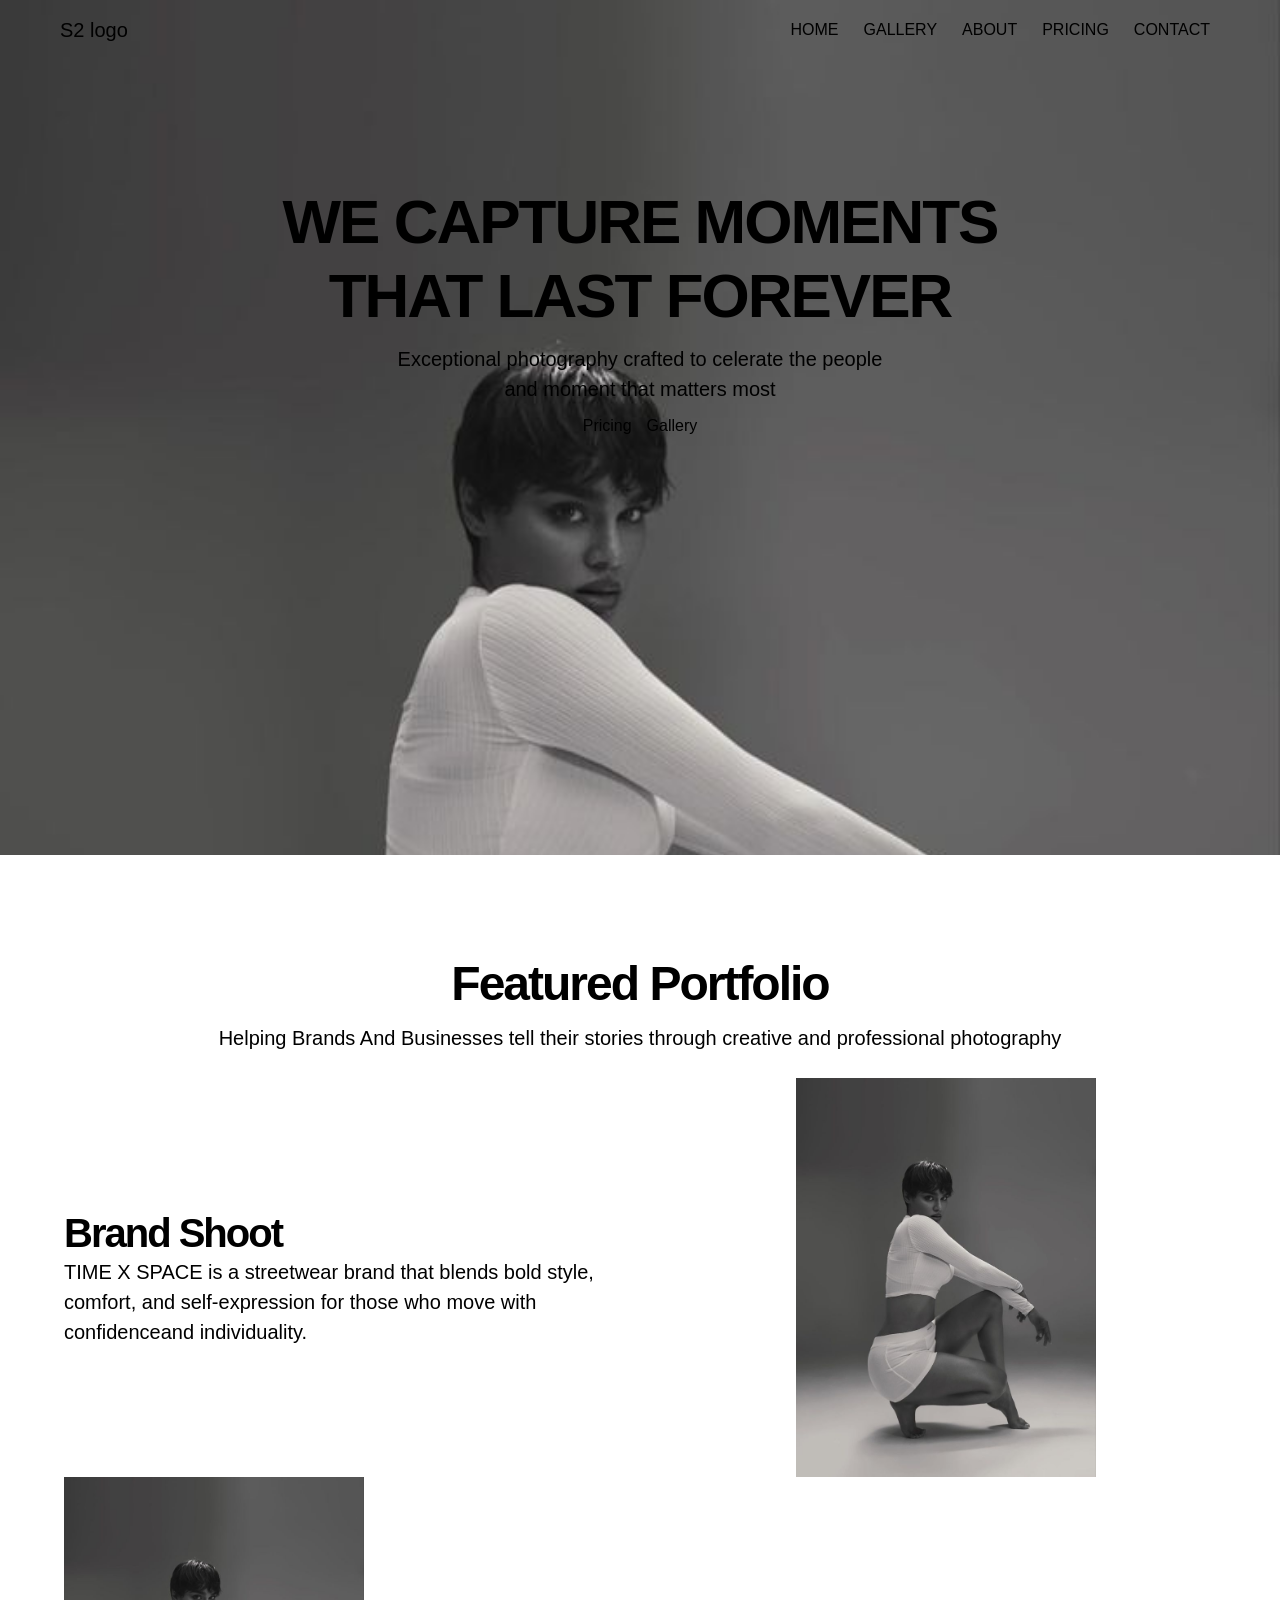
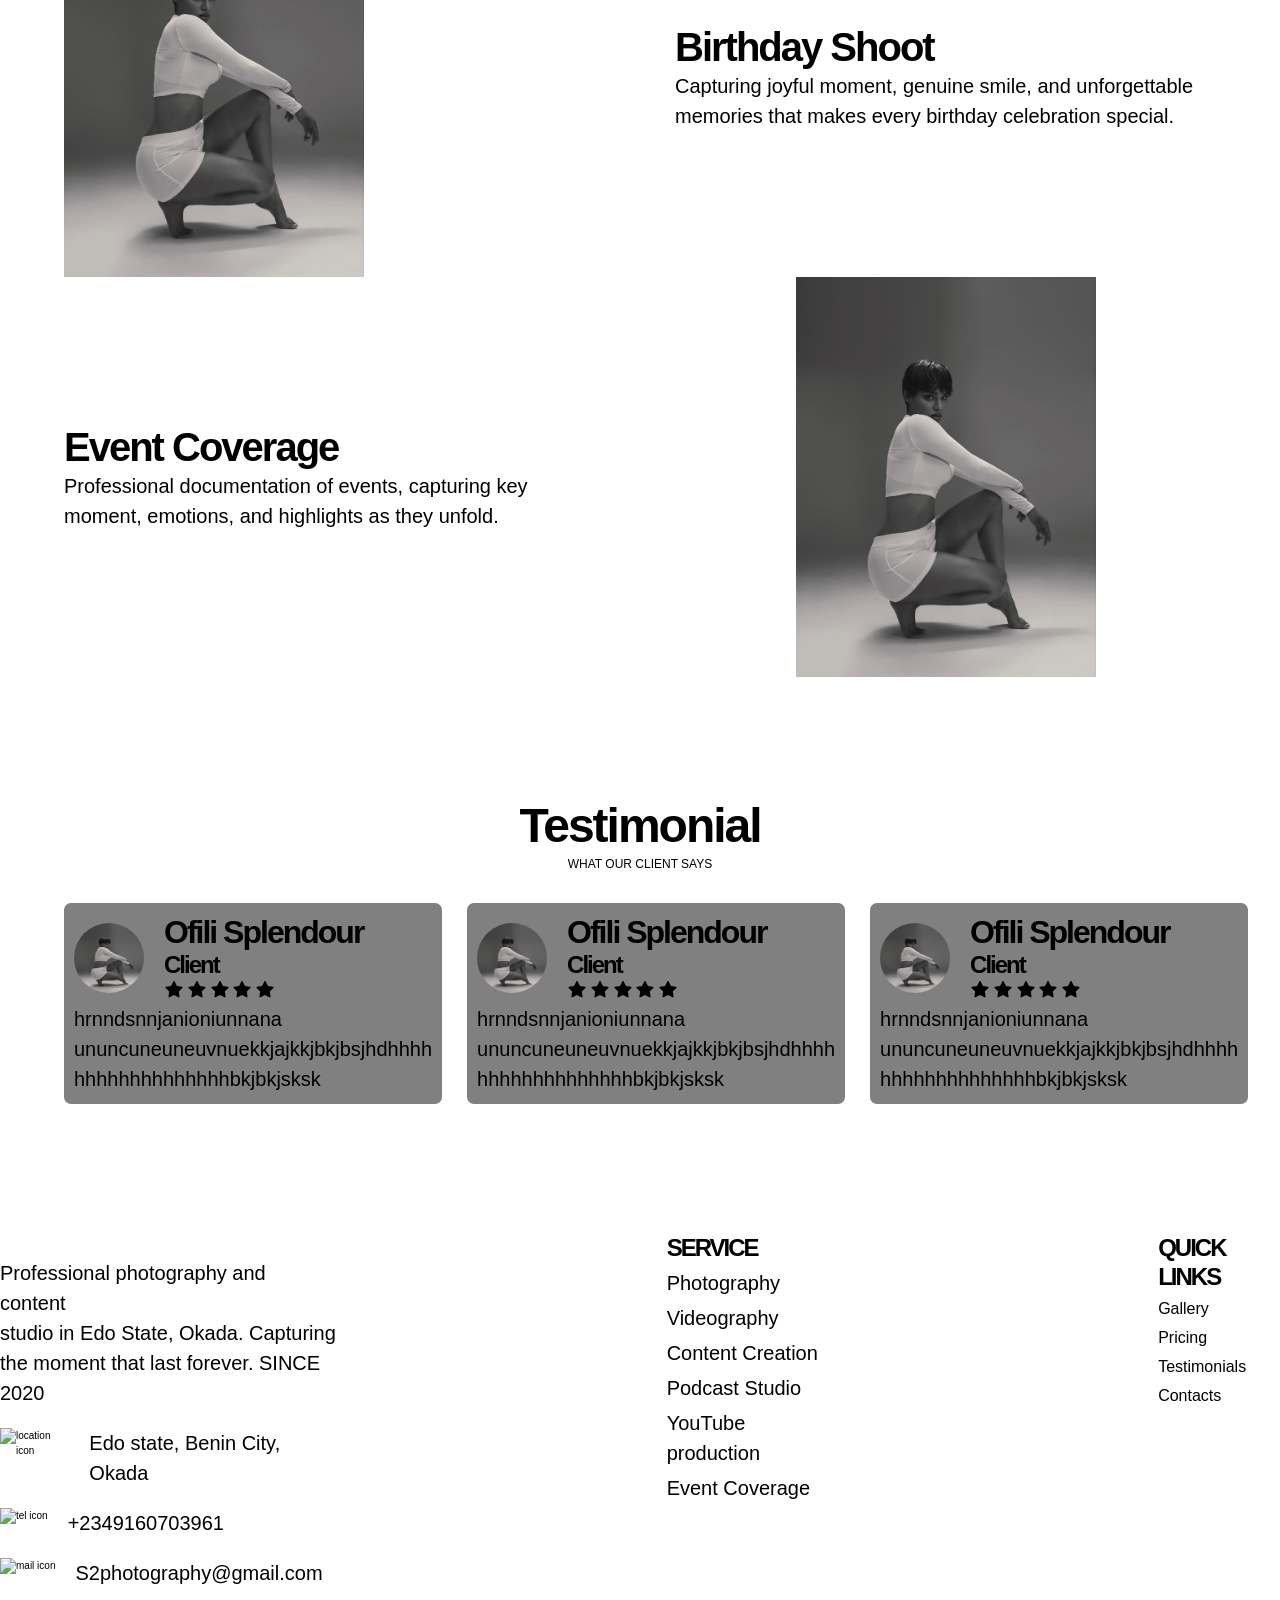
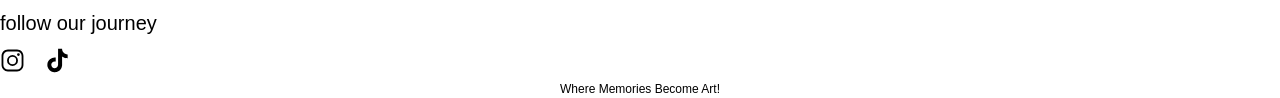
==== index.html @ 3cadb5ba "first project" ====
<!doctype html>
<html lang="en">
  <head>
    <meta charset="UTF-8" />
    <meta name="viewport" content="width=device-width, initial-scale=1.0" />
    <link rel="stylesheet" href="S2.css" />
    <title>S2</title>
  </head>
  <body>
    <header>
      <!--NAVIGATION-->
      <nav class="nav-bar">
        <!--Add brand logo-->
        <div class="nav-logo">
          <a href="index.html"><p>S2 logo</p></a>
        </div>
        <div class="nav">
          <ul class="nav-items">
            <li><a href="index.html">HOME</a></li>
            <li><a href="gallery.html">GALLERY</a></li>
            <li><a href="about.html">ABOUT</a></li>
            <li><a href="pricing.html">PRICING</a></li>
            <li><a href="contact.html">CONTACT</a></li>
          </ul>
        </div>
      </nav>

      <!--HERO SECTION-->
      <section class="hero-section">
        <h1 class="hero-heading">
          WE CAPTURE <span class="highlight">MOMENTS</span><br />
          THAT LAST FOREVER
        </h1>
        <p class="hero-paragraph">
          Exceptional photography crafted to celerate the people <br />
          and moment that matters most
        </p>
        <ul class="hero-link">
          <li><a href="pricing.html">Pricing</a></li>
          <li><a href="gallery.html">Gallery</a></li>
        </ul>
      </section>
    </header>
    <div class="container">
      <main>
        <!--FEATURE SECTION-->
        <section class="feature-section">
          <h2 class="feature-heading">Featured Portfolio</h2>
          <p class="feature-paragraph">Helping Brands And Businesses tell their stories through creative and professional photography</p>

          <div class="features-grid-container">
            <div>
              <h3>Brand Shoot</h3>
              <p>TIME X SPACE is a streetwear brand that blends bold style, comfort, and self-expression for those who move with confidenceand individuality.</p>
            </div>
            <img src="images/model2.jpg" alt="p1" width="300" />

            <div>
              <h3>Birthday Shoot</h3>
              <p>Capturing joyful moment, genuine smile, and unforgettable memories that makes every birthday celebration special.</p>
            </div>
            <img
              class="feature-img-swap-order"
              src="images/model2.jpg"
              alt="p2"
              width="300"
            />

            <div>
              <h3>Event Coverage</h3>
              <p>Professional documentation of events, capturing key moment, emotions, and highlights as they unfold.</p>
            </div>
            <img src="images/model2.jpg" alt="p1" width="300" />
          </div>
        </section>

        <!-- TESTIMONIAL SECTION -->
        <section class="testimonial-section">
          <div class="testimonial-flex-container">
            <h2>Testimonial</h2>
            <p class="small-text">WHAT OUR CLIENT SAYS</p>
          </div>
          <div class="testimonial-grid-container">

            <!-- ITEM 1 -->
            <div class="wrapper">
              <div class="testimonial-item">
                <div class="custom-flex">
                  <img
                    class="testimonial-img"
                    src="images/model2.jpg"
                    alt="img-icon"
                  />
                  <div>
                    <h4>Ofili Splendour</h4>
                    <h5>Client</h5>
                    <div>
                      <img
                        src="images/star-solid-full.svg"
                        alt="star-icon"
                        width="20px"
                      />
                      <img
                        src="images/star-solid-full.svg"
                        alt="star-icon"
                        width="20px"
                      />
                      <img
                        src="images/star-solid-full.svg"
                        alt="star-icon"
                        width="20px"
                      />
                      <img
                        src="images/star-solid-full.svg"
                        alt="star-icon"
                        width="20px"
                      />
                      <img
                        src="images/star-solid-full.svg"
                        alt="star-icon"
                        width="20px"
                      />
                    </div>
                  </div>
                </div>
                <p>hrnndsnnjanioniunnana ununcuneuneuvnuekkjajkkjbkjbsjhdhhhh <br /> hhhhhhhhhhhhhhbkjbkjsksk</p>
              </div>
            </div>

            <!-- ITEM 2 -->
            <div class="wrapper">
              <div class="testimonial-item">
                <div class="custom-flex">
                  <img
                    class="testimonial-img"
                    src="images/model2.jpg"
                    alt="img-icon"
                  />
                  <div>
                    <h4>Ofili Splendour</h4>
                    <h5>Client</h5>
                    <div>
                      <img
                        src="images/star-solid-full.svg"
                        alt="star-icon"
                        width="20px"
                      />
                      <img
                        src="images/star-solid-full.svg"
                        alt="star-icon"
                        width="20px"
                      />
                      <img
                        src="images/star-solid-full.svg"
                        alt="star-icon"
                        width="20px"
                      />
                      <img
                        src="images/star-solid-full.svg"
                        alt="star-icon"
                        width="20px"
                      />
                      <img
                        src="images/star-solid-full.svg"
                        alt="star-icon"
                        width="20px"
                      />
                    </div>
                  </div>
                </div>
                <p>hrnndsnnjanioniunnana ununcuneuneuvnuekkjajkkjbkjbsjhdhhhh <br /> hhhhhhhhhhhhhhbkjbkjsksk</p>
              </div>
            </div>

            <!-- ITEM 3 -->
            <div class="wrapper">
              <div class="testimonial-item">
                <div class="custom-flex">
                  <img
                    class="testimonial-img"
                    src="images/model2.jpg"
                    alt="img-icon"
                  />
                  <div>
                    <h4>Ofili Splendour</h4>
                    <h5>Client</h5>
                    <div>
                      <img
                        src="images/star-solid-full.svg"
                        alt="star-icon"
                        width="20px"
                      />
                      <img
                        src="images/star-solid-full.svg"
                        alt="star-icon"
                        width="20px"
                      />
                      <img
                        src="images/star-solid-full.svg"
                        alt="star-icon"
                        width="20px"
                      />
                      <img
                        src="images/star-solid-full.svg"
                        alt="star-icon"
                        width="20px"
                      />
                      <img
                        src="images/star-solid-full.svg"
                        alt="star-icon"
                        width="20px"
                      />
                    </div>
                  </div>
                </div>
                <p>hrnndsnnjanioniunnana ununcuneuneuvnuekkjajkkjbkjbsjhdhhhh <br /> hhhhhhhhhhhhhhbkjbkjsksk</p>
              </div>
            </div>
          </div>
        </section>


      </main>
    </div>
    <!--Add more features to footer!-->
    <footer>
      <!--BRAND LOGO-->
      <div class="footer-section">
        <div class="footer-contact-container">
          <div>
            <a href=""><img src="" alt="" /></a>
            <p>Professional photography and content <br /> studio in Edo State, Okada. Capturing <br />the moment that last forever. SINCE 2020</p>
          </div>

          <div class="footer-contact">
            <img
              src="images/location_on_24dp_FFFFFF_FILL0_wght400_GRAD0_opsz24.svg"
              alt="location icon"
            />
            <p>Edo state, Benin City, Okada</p>
          </div>

          <div class="footer-contact">
            <img
              src="images/call_24dp_FFFFFF_FILL0_wght400_GRAD0_opsz24.svg"
              alt="tel icon"
            />
            <p>+2349160703961</p>
          </div>

          <div class="footer-contact">
            <img
              src="images/mail_24dp_FFFFFF_FILL0_wght400_GRAD0_opsz24 (1).svg"
              alt="mail icon"
            />
            <p>S2photography@gmail.com</p>
          </div>

          <div>
            <!-- MAKE PARAGRAPH BOLD -->
            <p><span class="bold-text">follow our journey</span></p>
            <div class="footer-social">
              <a href=""
                ><img
                  src="images/instagram.svg"
                  alt="instagram icon"
                  width="25"
              /></a>
              <a href=""
                ><img src="images/tiktok.svg" alt="tiktok icon" width="25"
              /></a>
            </div>
          </div>
        </div>

        <div class="footer-service-container">
          <h5>SERVICE</h5>
          <p>Photography</p>
          <p>Videography</p>
          <p>Content Creation</p>
          <p>Podcast Studio</p>
          <p>YouTube production</p>
          <p>Event Coverage</p>
        </div>

        <div class="footer-quicklink-container">
          <h5>QUICK LINKS</h5>
          <a href=""> Gallery</a>
          <a href="">Pricing</a>
          <a href="">Testimonials</a>
          <a href="">Contacts</a>
        </div>
      </div>

      <p class="footer-paragraph small-text">Where Memories Become Art!</p>
    </footer>
  </body>
</html>
---- S2.css ----
/* 

---------- TYPOGRAPHY ----------

FONT SIZES
12px / 16px / 20px / 24px / 32px / 40px / 48px / 62px

FONT WEIGHTS
400 / 700

LINE HEIGHTS
1.2 / 1.5

LETTER SPACING
0 / -2px

FONT FAMILY
Poppins

---------- COLORS ----------



---------- BORDER RADIUS ----------

4px / 8px / 20px

---------- SPACING SYSTEM ----------

5px / 10px / 15px / 20px / 25px / 30px / 40px / 50px / 60px / 70px / 80px / 90px / 100px / 125px / 150px / 200px / 250px / 300px / 400px / 500px

*/

/* ----------------------- GLOBAL STYLES ----------------------- */

:root {
    /* FONT SIZE */
    --text-sm: 1.2rem;
    --text-base: 1.6rem;
    --text-paragraph: 2rem;
    --text-h5: 2.4rem;
    --text-h4: 3.2rem;
    --text-h3: 4rem;
    --text-h2: 4.8rem;
    --text-h1: 6.2rem;

    /* FONT WEIGHT */
    --font-weight-normal: 400;
    --font-weight-bold: 700;

    /* LINE HEIGHTS */
    --line-height-tight: 1.2;
    --line-height-normal: 1.5;

    /* LETTER SPACING */
    --letter-spacing-tight: -2px;

    /* FONT FAMILY */
    --font-family: 'Poppins', sans-serif;

    /* COLORS */
    
    
    
    /* MISCELLANEOUS */
    --nav-height: 100px; /* Update the value in the flexbox topic */
}

* {
    padding: 0;
    margin: 0;
    box-sizing: border-box;
}

html {
   font-size: 62.5%; 
}

body {
    font-family: var(--font-family);
    font-weight: var(--font-weight-normal);
    line-height: var(--line-height-normal);
    color: var(--grey-base);
}

.container {
    max-width: 1200px;
    width: 90%;
    margin: 0 auto;
}

h1, h2, h3, h4, h5 {
    font-weight: var(--font-weight-bold);
    line-height: var(--line-height-tight);
    letter-spacing: var(--letter-spacing-tight);
    color: var(--grey-shade);
}

h1 {
    font-size: var(--text-h1);
}

h2 {
    font-size: var(--text-h2);
}

h3 {
    font-size: var(--text-h3);
}

h4 {
    font-size: var(--text-h4);
}

h5 {
    font-size: var(--text-h5);
}

p {
    font-size: var(--text-paragraph);
}

a {
    text-decoration: none;
    font-size: var(--text-base);
    display: inline-block;
}

a:link, a:visited, a:hover, a:active {
    color: var(--grey-base);
}

ul {
    list-style: none;
}

span {
    display: inline-block;
}

.small-text {
    font-size: var(--text-sm);
}







/* NAVIGATION + HERO SECTION */
header {
    position: relative;
    top: 0;
    left: 0;
    background-image: url(images/model2.jpg);
    width: 100%;
    height: 95vh;
    background-repeat: no-repeat;
    background-size: cover;
    

}
.nav-bar {
    display: flex;
    justify-content: space-between;
    max-width: 100%;
    align-items: center;
    padding-top: 1.5rem;
}

.nav-logo {
    padding-left: 6rem;
}

.nav-items {
    display: flex;
    justify-content: space-between;
    align-items: center;
    gap: 25px;
    padding-right: 7rem;
}

.hero-section {
    display: flex;
    flex-direction: column;
    align-items: center;
    padding-top: 14rem;
}

.hero-heading {
    text-align: center;
}

.hero-paragraph {
    text-align: center;
    padding-top: 1rem;
}

.hero-link {
    display: flex;
    gap: 1.5rem;
    padding-top: 1rem;
}


/* FEATURE PORTFOLIO */
.feature-section {
    padding-top: 10rem;
}

.feature-heading {
    text-align: center;
}

.feature-paragraph {
    text-align: center;
    padding-top: 1rem;
}

.features-grid-container {
    padding-top: 2.5rem;
    display: grid;
    grid-template-columns: 1fr 1fr;
    row-gap: 0rem;
    column-gap: 7rem;
    justify-items: center;
    align-items: center;
}

.feature-img-swap-order {
    grid-row: 2 / 3;
    grid-column: 1 / 2;
    justify-self: start;
}

/* .feature-img {
    max-width: 400px;
    width: 100%;
} */

/* TESTIMONIAL SECTION */
.testimonial-section {
    padding-top: 12rem;
}

.testimonial-flex-container {
    display: flex;
    flex-direction: column;
    align-items: center;
}

/* TESTIMONIAL SECTION */
.testimonial-grid-container{
    display: flex;
    gap: 25px;
}

.wrapper {
    padding: 3rem 0;
}

.testimonial-item {
    max-width: 400px;
    width: 100%;
    /* margin: 0 auto; */
    background: grey;
    border-radius: 7px;
    padding: 10px;
}

.custom-flex {
    display: flex;
    align-items: center;
    gap: 20px;
}

.testimonial-img {
    width: 70px;
    height: 70px;
    border-radius: 35px;
}

/* FOOTER SECTION */
.footer-section {
    display: flex;
    gap: 330px;
    padding-top: 10rem;
}

.footer-contact-container {
    display: flex;
    flex-direction: column;
    gap: 20px;
}

.footer-contact {
    display: flex;
    gap: 20px;
}

.footer-social {
    display: flex;
    gap: 20px;
    padding-top: 10px;
}

.footer-service-container {
    display: flex;
    flex-direction: column;
    gap: 5px;
}

.footer-quicklink-container {
    display: flex;
    flex-direction: column;
    gap: 5px;
}

.footer-paragraph {
    text-align: center;
}
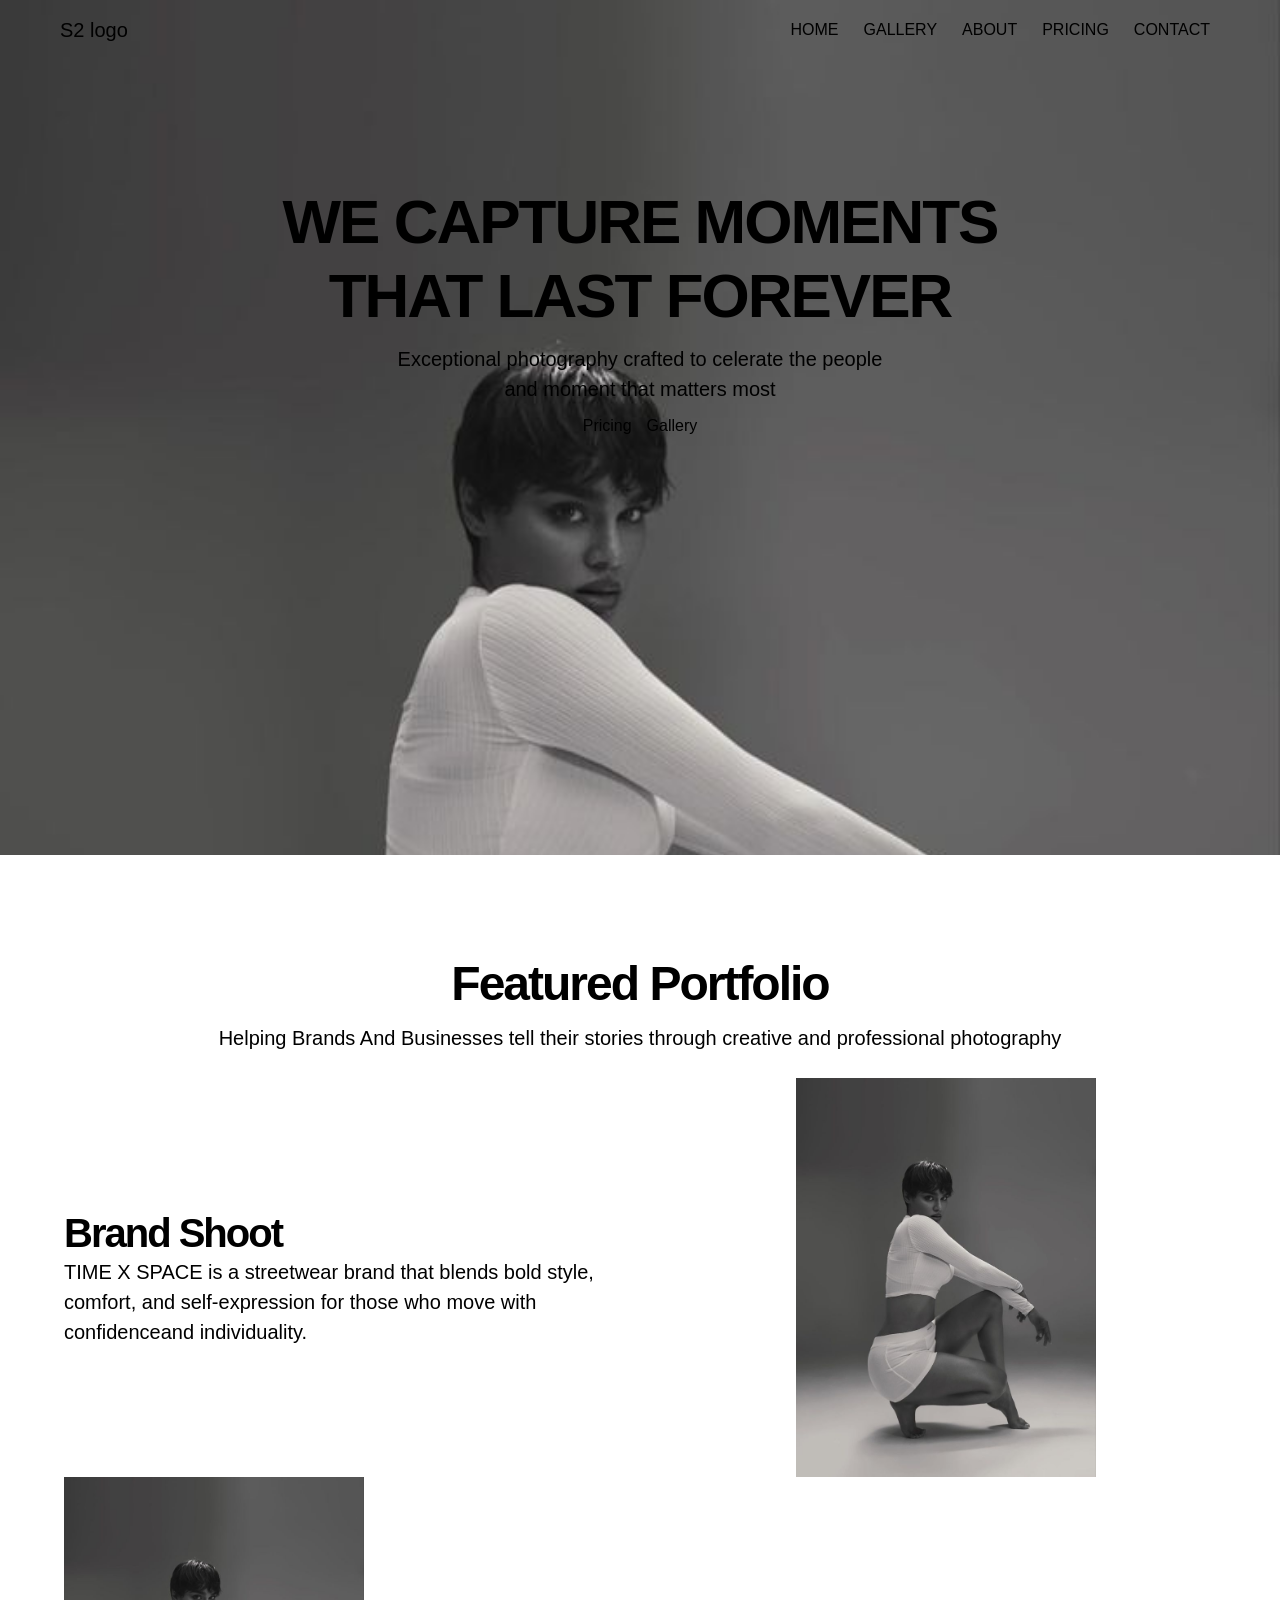
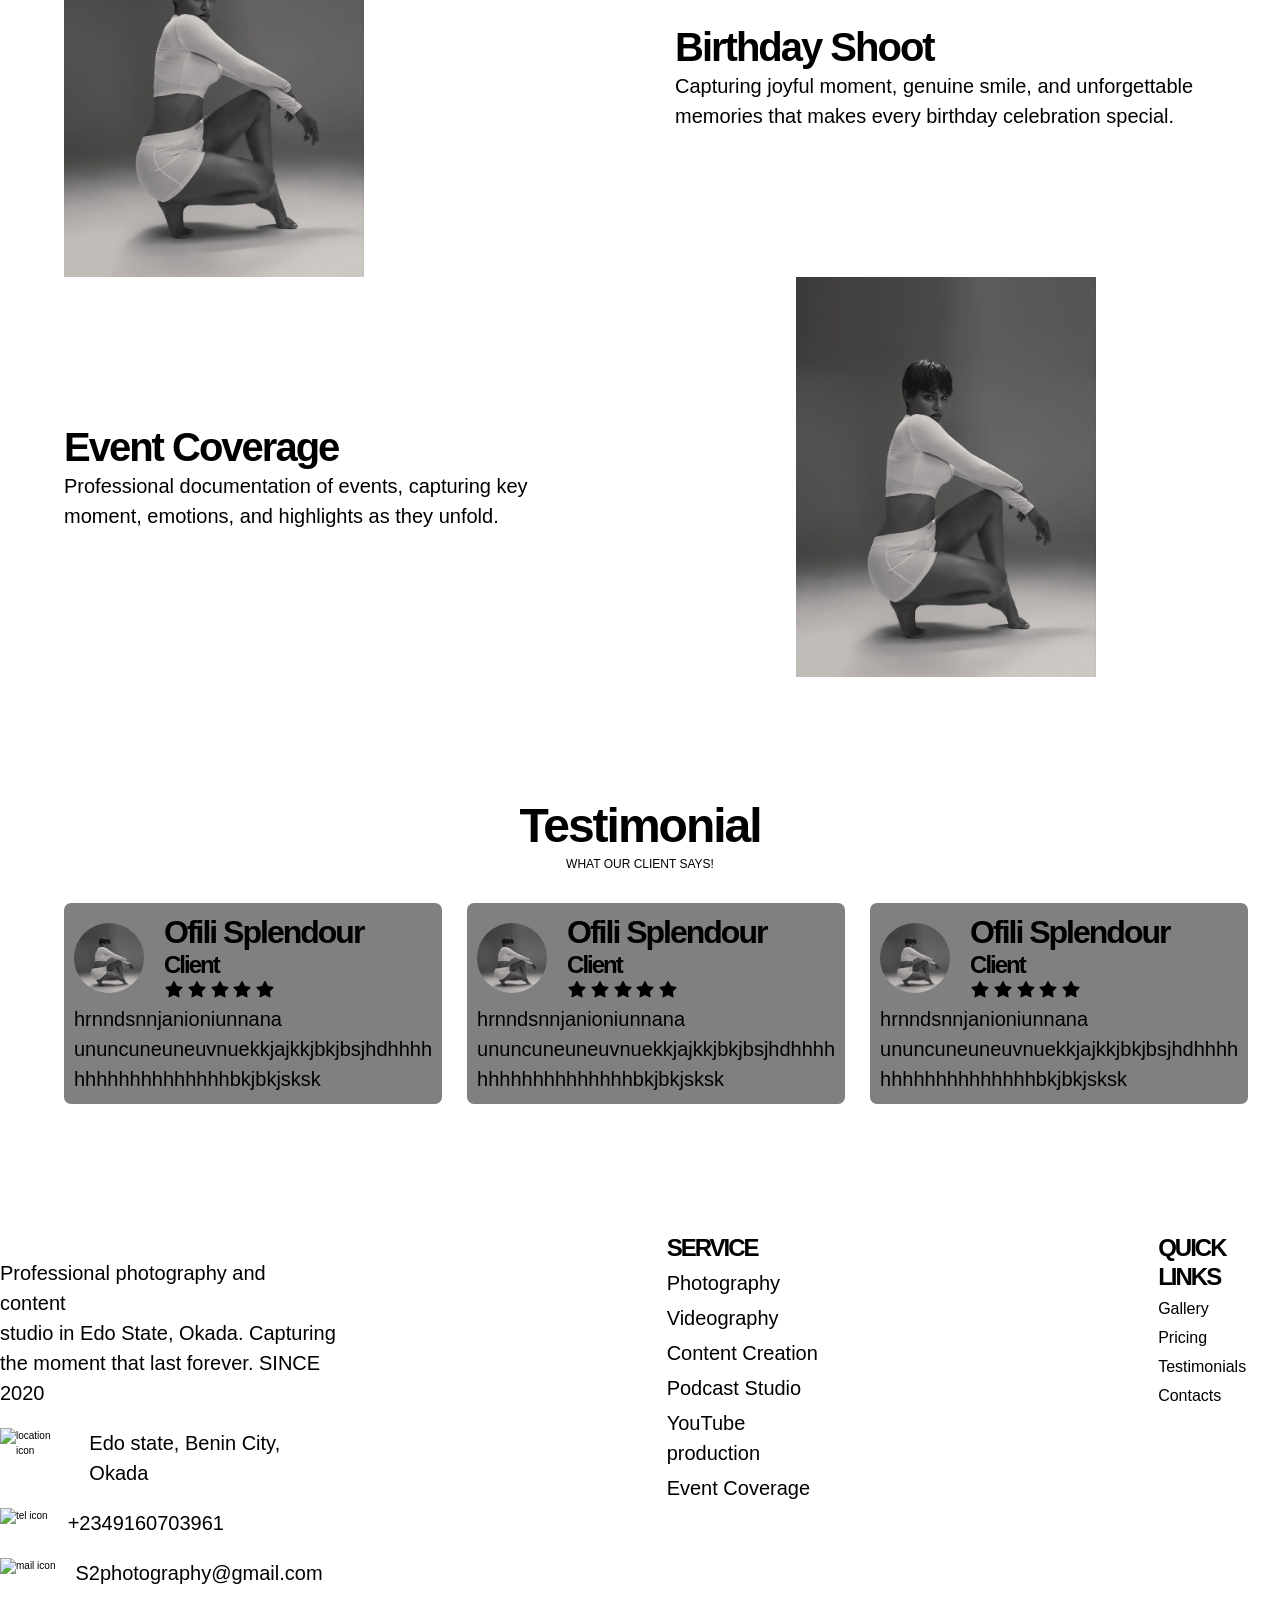
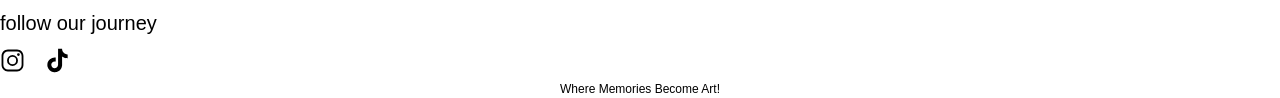
==== commit 5cabadce: "changed" ====
--- a/index.html
+++ b/index.html
@@ -60,10 +60,7 @@
               <p>Capturing joyful moment, genuine smile, and unforgettable memories that makes every birthday celebration special.</p>
             </div>
             <img
-              class="feature-img-swap-order"
-              src="images/model2.jpg"
-              alt="p2"
-              width="300"
+              class="feature-img-swap-order"src="images/model2.jpg"alt="p2"width="300"
             />
 
             <div>
@@ -78,7 +75,7 @@
         <section class="testimonial-section">
           <div class="testimonial-flex-container">
             <h2>Testimonial</h2>
-            <p class="small-text">WHAT OUR CLIENT SAYS</p>
+            <p class="small-text">WHAT OUR CLIENT SAYS!</p>
           </div>
           <div class="testimonial-grid-container">
 
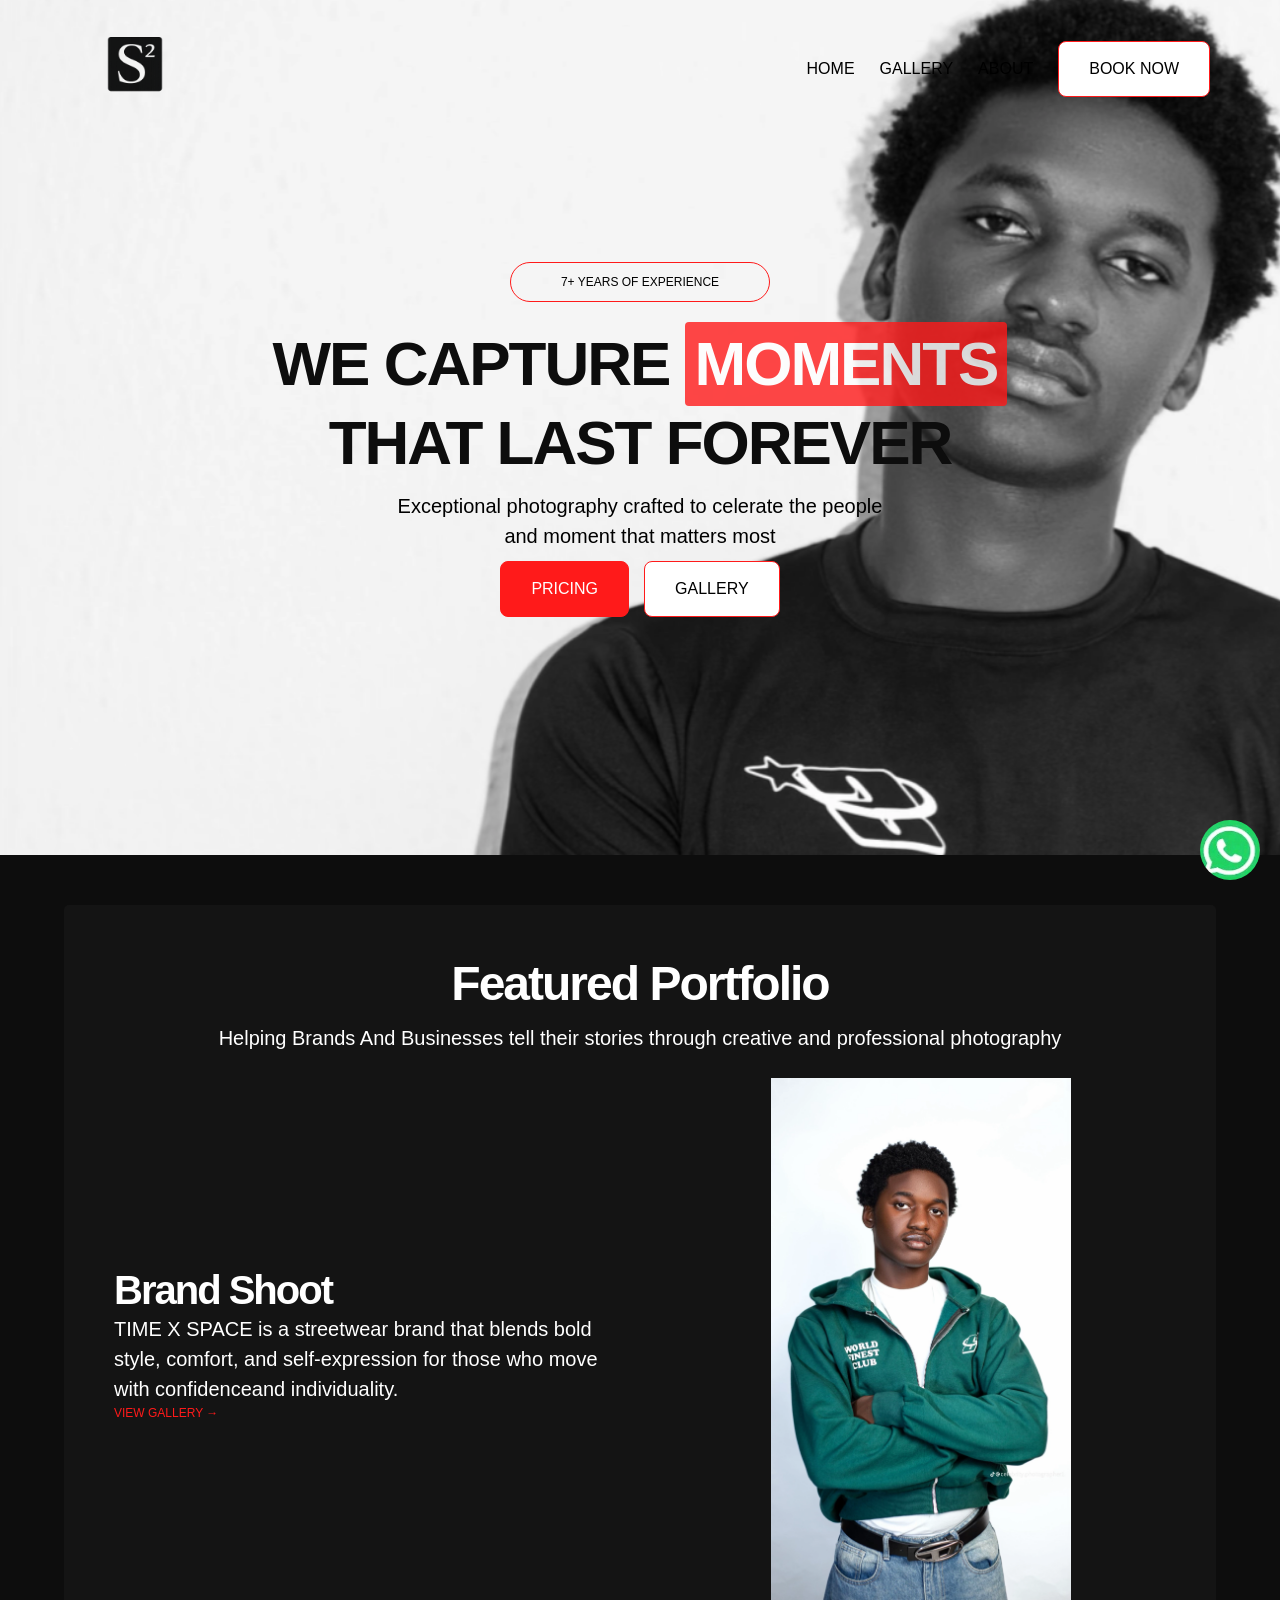
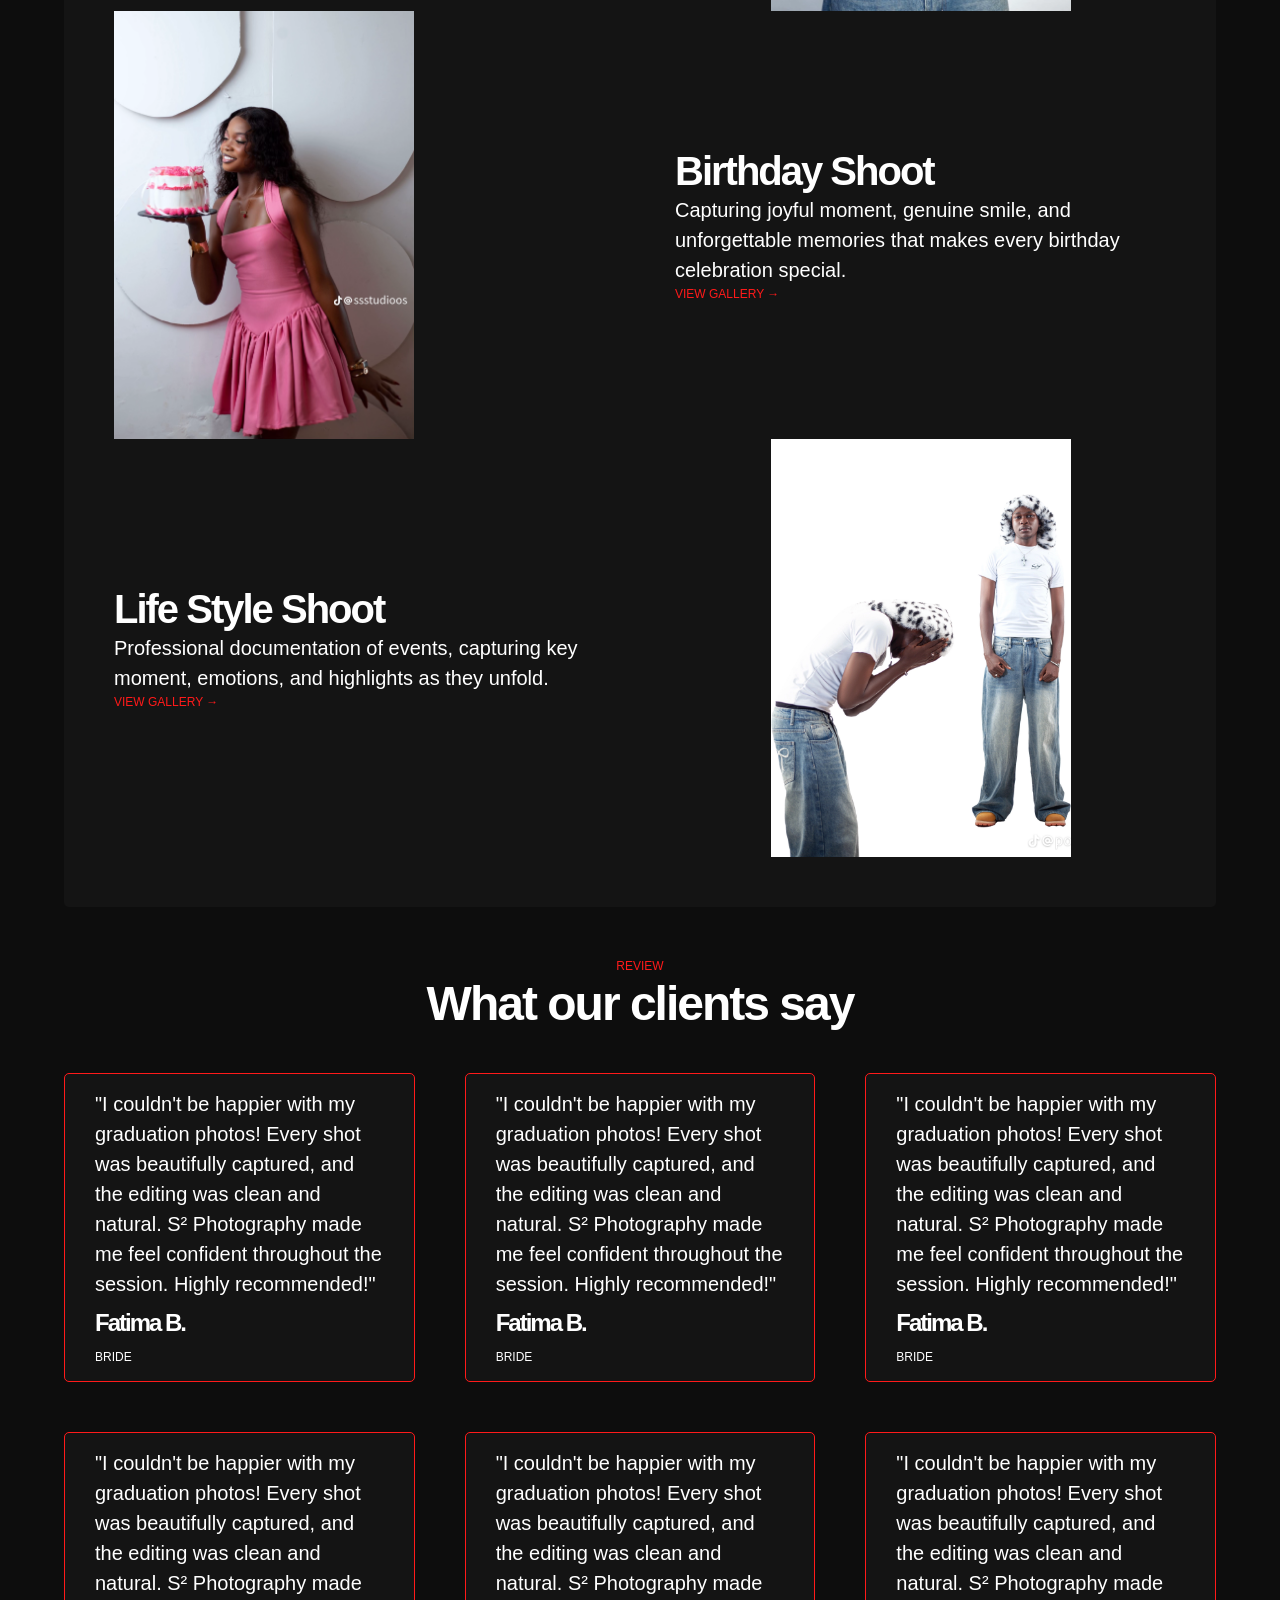
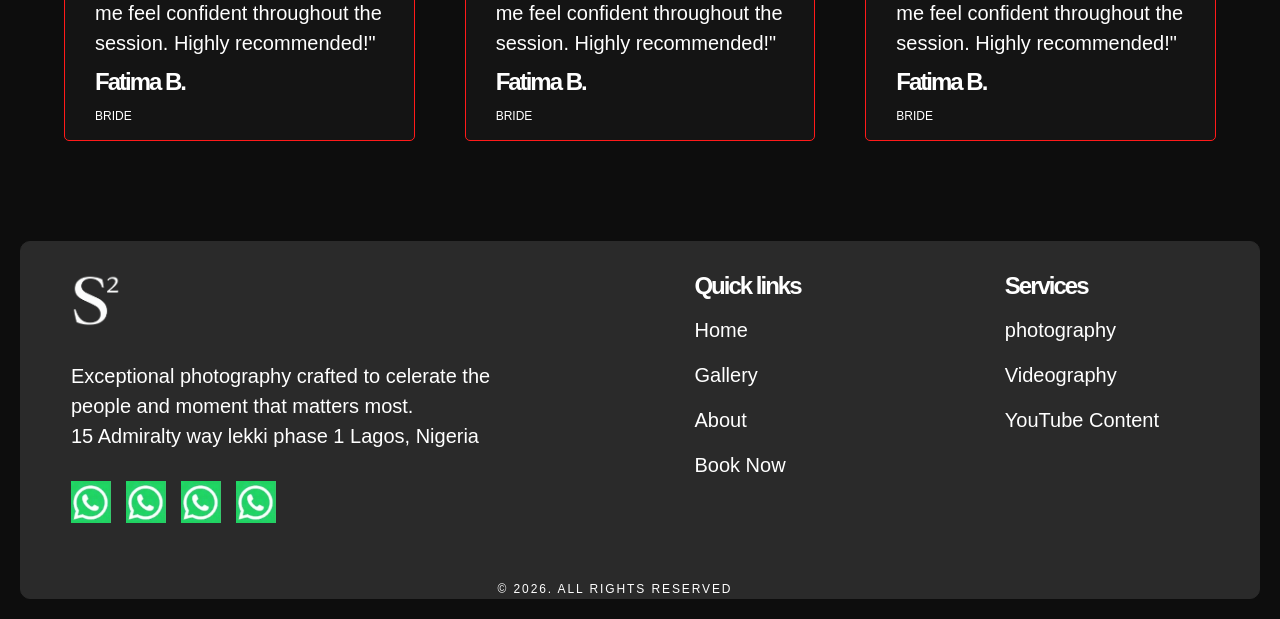
==== commit d3876c2e: "update" ====
--- a/index.html
+++ b/index.html
@@ -12,32 +12,26 @@
       <nav class="nav-bar">
         <!--Add brand logo-->
         <div class="nav-logo">
-          <a href="index.html"><p>S2 logo</p></a>
+          <a href="index.html"><img src="img/S2-logo-black.png" alt="" width="150px"></a>
         </div>
         <div class="nav">
           <ul class="nav-items">
             <li><a href="index.html">HOME</a></li>
             <li><a href="gallery.html">GALLERY</a></li>
             <li><a href="about.html">ABOUT</a></li>
-            <li><a href="pricing.html">PRICING</a></li>
-            <li><a href="contact.html">CONTACT</a></li>
+            <li ><a class="btn btn-primary-outline" href="contact.html">BOOK NOW</a></li>
           </ul>
         </div>
       </nav>
 
       <!--HERO SECTION-->
       <section class="hero-section">
-        <h1 class="hero-heading">
-          WE CAPTURE <span class="highlight">MOMENTS</span><br />
-          THAT LAST FOREVER
-        </h1>
-        <p class="hero-paragraph">
-          Exceptional photography crafted to celerate the people <br />
-          and moment that matters most
-        </p>
+		<p class="small-text experience">7+ YEARS OF EXPERIENCE</p>
+        <h1 class="hero-heading">WE CAPTURE <span class="highlight highlight-tertiary">MOMENTS</span><br />THAT LAST FOREVER</h1>
+        <p class="hero-paragraph">Exceptional photography crafted to celerate the people <br />and moment that matters most</p>
         <ul class="hero-link">
-          <li><a href="pricing.html">Pricing</a></li>
-          <li><a href="gallery.html">Gallery</a></li>
+          <li><a class="btn btn-primary" href="pricing.html">PRICING</a></li>
+          <li><a class="btn btn-primary-outline" href="gallery.html">GALLERY</a></li>
         </ul>
       </section>
     </header>
@@ -52,245 +46,143 @@
             <div>
               <h3>Brand Shoot</h3>
               <p>TIME X SPACE is a streetwear brand that blends bold style, comfort, and self-expression for those who move with confidenceand individuality.</p>
+			  <a href="gallery.html#gallery-portfolio">
+				<P class="small-text highlight-text">VIEW GALLERY &rarr;</P>
+			  </a>
             </div>
-            <img src="images/model2.jpg" alt="p1" width="300" />
+            <img src="img/green-ts.png" alt="p1" width="300" />
 
             <div>
               <h3>Birthday Shoot</h3>
               <p>Capturing joyful moment, genuine smile, and unforgettable memories that makes every birthday celebration special.</p>
+			  <a href="gallery.html#birthday-portfolio">
+				<p class="small-text highlight-text">VIEW GALLERY &rarr;</p>
+			  </a>
             </div>
-            <img
-              class="feature-img-swap-order"src="images/model2.jpg"alt="p2"width="300"
-            />
+            <img class="feature-img-swap-order" src="img/pink-bday.png" alt="" width="300">
 
             <div>
-              <h3>Event Coverage</h3>
+              <h3>Life Style Shoot</h3>
               <p>Professional documentation of events, capturing key moment, emotions, and highlights as they unfold.</p>
+			  <a href="gallery.html">
+				<p class="small-text highlight-text">VIEW GALLERY &rarr;</p>
+			  </a>
             </div>
-            <img src="images/model2.jpg" alt="p1" width="300" />
+            <img src="img/lifestyle.png" alt="p1" width="300" />
           </div>
         </section>
 
         <!-- TESTIMONIAL SECTION -->
-        <section class="testimonial-section">
-          <div class="testimonial-flex-container">
-            <h2>Testimonial</h2>
-            <p class="small-text">WHAT OUR CLIENT SAYS!</p>
-          </div>
-          <div class="testimonial-grid-container">
+        <section>
+			<div class="testimonial-heading">
+				<p class="small-text highlight-text">REVIEW</p>
+				<h2>What our clients say</h2>
+			</div>
+			<div class="testimonial-grid-container">
+				<div class="testimonial-item">
+					<p>"I couldn't be happier with my graduation photos! Every shot was beautifully captured, 
+						and the editing was clean and natural. S² Photography made me feel confident throughout 
+						the session. Highly recommended!"
+					</p>
+					<h5>Fatima B.</h5>
+					<p class="small-text">BRIDE</p>
+				</div>
 
-            <!-- ITEM 1 -->
-            <div class="wrapper">
-              <div class="testimonial-item">
-                <div class="custom-flex">
-                  <img
-                    class="testimonial-img"
-                    src="images/model2.jpg"
-                    alt="img-icon"
-                  />
-                  <div>
-                    <h4>Ofili Splendour</h4>
-                    <h5>Client</h5>
-                    <div>
-                      <img
-                        src="images/star-solid-full.svg"
-                        alt="star-icon"
-                        width="20px"
-                      />
-                      <img
-                        src="images/star-solid-full.svg"
-                        alt="star-icon"
-                        width="20px"
-                      />
-                      <img
-                        src="images/star-solid-full.svg"
-                        alt="star-icon"
-                        width="20px"
-                      />
-                      <img
-                        src="images/star-solid-full.svg"
-                        alt="star-icon"
-                        width="20px"
-                      />
-                      <img
-                        src="images/star-solid-full.svg"
-                        alt="star-icon"
-                        width="20px"
-                      />
-                    </div>
-                  </div>
-                </div>
-                <p>hrnndsnnjanioniunnana ununcuneuneuvnuekkjajkkjbkjbsjhdhhhh <br /> hhhhhhhhhhhhhhbkjbkjsksk</p>
-              </div>
-            </div>
+				<div class="testimonial-item">
+					<p>"I couldn't be happier with my graduation photos! Every shot was beautifully captured, 
+						and the editing was clean and natural. S² Photography made me feel confident throughout 
+						the session. Highly recommended!"
+					</p>
+					<h5>Fatima B.</h5>
+					<p class="small-text">BRIDE</p>
+				</div>
 
-            <!-- ITEM 2 -->
-            <div class="wrapper">
-              <div class="testimonial-item">
-                <div class="custom-flex">
-                  <img
-                    class="testimonial-img"
-                    src="images/model2.jpg"
-                    alt="img-icon"
-                  />
-                  <div>
-                    <h4>Ofili Splendour</h4>
-                    <h5>Client</h5>
-                    <div>
-                      <img
-                        src="images/star-solid-full.svg"
-                        alt="star-icon"
-                        width="20px"
-                      />
-                      <img
-                        src="images/star-solid-full.svg"
-                        alt="star-icon"
-                        width="20px"
-                      />
-                      <img
-                        src="images/star-solid-full.svg"
-                        alt="star-icon"
-                        width="20px"
-                      />
-                      <img
-                        src="images/star-solid-full.svg"
-                        alt="star-icon"
-                        width="20px"
-                      />
-                      <img
-                        src="images/star-solid-full.svg"
-                        alt="star-icon"
-                        width="20px"
-                      />
-                    </div>
-                  </div>
-                </div>
-                <p>hrnndsnnjanioniunnana ununcuneuneuvnuekkjajkkjbkjbsjhdhhhh <br /> hhhhhhhhhhhhhhbkjbkjsksk</p>
-              </div>
-            </div>
+				<div class="testimonial-item">
+					<p>"I couldn't be happier with my graduation photos! Every shot was beautifully captured, 
+						and the editing was clean and natural. S² Photography made me feel confident throughout 
+						the session. Highly recommended!"
+					</p>
+					<h5>Fatima B.</h5>
+					<p class="small-text">BRIDE</p>
+				</div>
 
-            <!-- ITEM 3 -->
-            <div class="wrapper">
-              <div class="testimonial-item">
-                <div class="custom-flex">
-                  <img
-                    class="testimonial-img"
-                    src="images/model2.jpg"
-                    alt="img-icon"
-                  />
-                  <div>
-                    <h4>Ofili Splendour</h4>
-                    <h5>Client</h5>
-                    <div>
-                      <img
-                        src="images/star-solid-full.svg"
-                        alt="star-icon"
-                        width="20px"
-                      />
-                      <img
-                        src="images/star-solid-full.svg"
-                        alt="star-icon"
-                        width="20px"
-                      />
-                      <img
-                        src="images/star-solid-full.svg"
-                        alt="star-icon"
-                        width="20px"
-                      />
-                      <img
-                        src="images/star-solid-full.svg"
-                        alt="star-icon"
-                        width="20px"
-                      />
-                      <img
-                        src="images/star-solid-full.svg"
-                        alt="star-icon"
-                        width="20px"
-                      />
-                    </div>
-                  </div>
-                </div>
-                <p>hrnndsnnjanioniunnana ununcuneuneuvnuekkjajkkjbkjbsjhdhhhh <br /> hhhhhhhhhhhhhhbkjbkjsksk</p>
-              </div>
-            </div>
-          </div>
-        </section>
+				<div class="testimonial-item">
+					<p>"I couldn't be happier with my graduation photos! Every shot was beautifully captured, 
+						and the editing was clean and natural. S² Photography made me feel confident throughout 
+						the session. Highly recommended!"
+					</p>
+					<h5 >Fatima B.</h5>
+					<p class="small-text">BRIDE</p>
+				</div>
+
+				<div class="testimonial-item">
+					<p>"I couldn't be happier with my graduation photos! Every shot was beautifully captured, 
+						and the editing was clean and natural. S² Photography made me feel confident throughout 
+						the session. Highly recommended!"
+					</p>
+					<h5>Fatima B.</h5>
+					<p class="small-text">BRIDE</p>
+				</div>
+
+				<div class="testimonial-item">
+					<p>"I couldn't be happier with my graduation photos! Every shot was beautifully captured, 
+						and the editing was clean and natural. S² Photography made me feel confident throughout 
+						the session. Highly recommended!"
+					</p>
+					<h5>Fatima B.</h5>
+					<p class="small-text">BRIDE</p>
+				</div>
+			</div>
+		</section>
 
 
       </main>
     </div>
     <!--Add more features to footer!-->
     <footer>
-      <!--BRAND LOGO-->
-      <div class="footer-section">
-        <div class="footer-contact-container">
-          <div>
-            <a href=""><img src="" alt="" /></a>
-            <p>Professional photography and content <br /> studio in Edo State, Okada. Capturing <br />the moment that last forever. SINCE 2020</p>
-          </div>
+		<div class="footer-flex-container">
+			<div class="footer-contact">
+				<div>
+					<img class="footer-logo" src="img/white-logo-copy.png" alt="">
+				</div>
 
-          <div class="footer-contact">
-            <img
-              src="images/location_on_24dp_FFFFFF_FILL0_wght400_GRAD0_opsz24.svg"
-              alt="location icon"
-            />
-            <p>Edo state, Benin City, Okada</p>
-          </div>
+				<div>
+					<p> Exceptional photography crafted to celerate the <br> people and moment that matters most.<br>
+						15 Admiralty way lekki phase 1 Lagos, Nigeria
+					</p>
+				</div>
 
-          <div class="footer-contact">
-            <img
-              src="images/call_24dp_FFFFFF_FILL0_wght400_GRAD0_opsz24.svg"
-              alt="tel icon"
-            />
-            <p>+2349160703961</p>
-          </div>
+				<!-- social links -->
+				<div class="footer-social-link" >
+					<a href=""><img src="img/WA icon.jpg" alt="" width="40"></a>
+					<a href=""><img src="img/WA icon.jpg" alt="" width="40"></a>
+					<a href=""><img src="img/WA icon.jpg" alt="" width="40"></a>
+					<a href=""><img src="img/WA icon.jpg" alt="" width="40"></a>
+				</div>
+			</div>
 
-          <div class="footer-contact">
-            <img
-              src="images/mail_24dp_FFFFFF_FILL0_wght400_GRAD0_opsz24 (1).svg"
-              alt="mail icon"
-            />
-            <p>S2photography@gmail.com</p>
-          </div>
+			<div class="footer-quick-link">
+				<h5>Quick links</h5>
+				<a href="index.html"><p>Home</p></a>
+				<a href="index.html"><p>Gallery</p></a>
+				<a href="index.html"><p>About</p></a>
+				<a href="index.html"><p>Book Now</p></a>
+			</div>
 
-          <div>
-            <!-- MAKE PARAGRAPH BOLD -->
-            <p><span class="bold-text">follow our journey</span></p>
-            <div class="footer-social">
-              <a href=""
-                ><img
-                  src="images/instagram.svg"
-                  alt="instagram icon"
-                  width="25"
-              /></a>
-              <a href=""
-                ><img src="images/tiktok.svg" alt="tiktok icon" width="25"
-              /></a>
-            </div>
-          </div>
-        </div>
+			<div class="footer-service">
+				<h5>Services</h5>
+				<p>photography</p>
+				<p>Videography</p>
+				<p>YouTube Content</p>
+			</div>
+		</div>
 
-        <div class="footer-service-container">
-          <h5>SERVICE</h5>
-          <p>Photography</p>
-          <p>Videography</p>
-          <p>Content Creation</p>
-          <p>Podcast Studio</p>
-          <p>YouTube production</p>
-          <p>Event Coverage</p>
-        </div>
-
-        <div class="footer-quicklink-container">
-          <h5>QUICK LINKS</h5>
-          <a href=""> Gallery</a>
-          <a href="">Pricing</a>
-          <a href="">Testimonials</a>
-          <a href="">Contacts</a>
-        </div>
-      </div>
-
-      <p class="footer-paragraph small-text">Where Memories Become Art!</p>
+		<div class="footer-copyright">
+			<p class="small-text">&copy; 2026. ALL RIGHTS RESERVED</p>
+		</div>
     </footer>
+	<a class="whatsapp-float" href="https://wa.me/234909038558" target="_blank">
+		<img class="float-img" src="img/WA icon.jpg" alt="whatsapp">
+	</a>
   </body>
-</html>
-
+</html>
--- a/S2.css
+++ b/S2.css
@@ -59,7 +59,17 @@
     --font-family: 'Poppins', sans-serif;
 
     /* COLORS */
+    --primary-base: #0d0d0d;
+    --primary-tint: #141414;
+    --promary-shade: #2a2a2a;
+
+    --secondary-base: #9775fa;
     
+    --tertiary-base: #ff1a1a;
+    
+    --white: #ffffff;
+
+    --black: #000000; 
     
     
     /* MISCELLANEOUS */
@@ -80,20 +90,21 @@
     font-family: var(--font-family);
     font-weight: var(--font-weight-normal);
     line-height: var(--line-height-normal);
-    color: var(--grey-base);
+    background-color: var(--primary-base);
 }
 
 .container {
-    max-width: 1200px;
+    max-width: 1400px;
     width: 90%;
     margin: 0 auto;
+    color: var(--white);
 }
 
 h1, h2, h3, h4, h5 {
     font-weight: var(--font-weight-bold);
     line-height: var(--line-height-tight);
     letter-spacing: var(--letter-spacing-tight);
-    color: var(--grey-shade);
+    color: var(--white);
 }
 
 h1 {
@@ -145,26 +156,106 @@
 
 
 
-
-
+/* ------------COMPONENT RESEOURCE------------- */
+.btn {
+    font-size: var(--text-base);
+    text-decoration: none;
+    padding: 1.5rem 3rem;
+    border-radius: 8px;
+}
+
+.btn-primary-outline:link, .btn-primary-outline:visited {
+    color: var(--black);
+    background-color: var(--white);
+    border: 1px solid var(--tertiary-base);
+    transition: 0.5s;
+}
+
+.btn-primary-outline:hover, .btn-primary-outline:active {
+    color: var(--white);
+    background: var(--tertiary-base);
+    border: 1px solid var(--tertiary-base);
+    transform: scale(1.05, 1.05);
+    box-shadow: 0px 3px 6px var(--primary-tint);
+}
+
+.btn-primary:link, .btn-primary:visited {
+    color: var(--white);
+    background-color: var(--tertiary-base);
+    border: 1px solid var(--tertiary-base);
+    transition: 0.5s;
+}
+
+.btn-primary:hover, .btn-primary:active {
+    color: var(--black);
+    background-color: var(--white);
+    border: 1px solid var(--tertiary-base);
+    transform: scale(1.05, 1.05);
+    box-shadow: 0px 3px 6px var(--primary-tint);
+}
+
+.btn-secondary-outline:link, .btn-secondary-outline:visited {
+    color: var(--white);
+    background-color: var(--black);
+    border: 1px solid var(--tertiary-base);
+    transition: 0.5s;
+}
+
+.btn-secondary-outline:hover, .btn-secondary-outline:active {
+    color: var(--black);
+    background: var(--tertiary-base);
+    border: 1px solid var(--tertiary-base);
+    transform: scale(1.05, 1.05);
+    box-shadow: 0px 3px 6px var(--primary-tint);
+}
+
+.btn-secondary:link, .btn-secondary:visited {
+    color: var(--white);
+    background-color: var(--tertiary-base);
+    border: 1px solid var(--tertiary-base);
+    transition: 0.5s;
+}
+
+.btn-secondary:hover, .btn-secondary:active {
+    color: var(--white);
+    background: var(--primary-tint);
+    border: 1px solid var(--tertiary-base);
+    transform: scale(1.05, 1.05);
+    box-shadow: 0px 3px 6px var(--primary-tint);
+}
+
+
+.highlight{
+    color: var(--white);
+    padding: 0.5rem 1rem;
+    border-radius: 4px;
+}
+
+.highlight-tertiary {
+    background-color: var(--tertiary-base);
+    opacity: 80%;
+}
+
+.highlight-text {
+    color: var(--tertiary-base);
+}
 
 /* NAVIGATION + HERO SECTION */
 header {
     position: relative;
     top: 0;
     left: 0;
-    background-image: url(images/model2.jpg);
+    background-image: url(img/closeup-ofili.png);
     width: 100%;
     height: 95vh;
     background-repeat: no-repeat;
     background-size: cover;
-    
+    opacity: 100%;
 
 }
 .nav-bar {
     display: flex;
     justify-content: space-between;
-    max-width: 100%;
     align-items: center;
     padding-top: 1.5rem;
 }
@@ -188,8 +279,16 @@
     padding-top: 14rem;
 }
 
+.experience {
+    margin-bottom: 2rem;
+    padding: 1rem 5rem;
+    border: 1px solid var(--tertiary-base);
+    border-radius: 30px;
+}
+
 .hero-heading {
     text-align: center;
+    color: var(--primary-base);
 }
 
 .hero-paragraph {
@@ -206,7 +305,10 @@
 
 /* FEATURE PORTFOLIO */
 .feature-section {
-    padding-top: 10rem;
+    margin: 5rem 0rem;
+    padding: 5rem;
+    border-radius: 5px;
+    background-color: var(--primary-tint)
 }
 
 .feature-heading {
@@ -240,103 +342,116 @@
 } */
 
 /* TESTIMONIAL SECTION */
-.testimonial-section {
-    padding-top: 12rem;
-}
-
-.testimonial-flex-container {
+.testimonial-heading {
+    text-align: center;
+}
+
+.testimonial-grid-container {
+    display: grid;
+    grid-template-columns: 1fr 1fr 1fr;
+    row-gap: 50px;
+    column-gap: 50px;
+    margin-top: 4rem;
+}
+
+.testimonial-item {
+    background-color: var(--primary-tint);
+    padding: 1.5rem 3rem;
+    border-radius: 5px;
+    border: 1px solid var(--tertiary-base);
     display: flex;
     flex-direction: column;
-    align-items: center;
-}
-
-/* TESTIMONIAL SECTION */
-.testimonial-grid-container{
-    display: flex;
-    gap: 25px;
-}
-
-.wrapper {
-    padding: 3rem 0;
-}
-
-.testimonial-item {
-    max-width: 400px;
+    gap: 10px;
+}
+
+.testimonial-bold-paragraph {
+    text-decoration: solid;
+}
+
+/* FOOTER SECTION */
+footer {
+    background-color: var(--promary-shade);
+    margin-top: 10rem;
+    margin-left: 20px;
+    margin-right: 20px;
+    margin-bottom: 20px;
+    border-radius: 10px;
+    border: 1px solid #2a2a2a;
+    color: var(--white);
+    padding-top: 3rem;
+    padding-left: 5rem;
+    padding-right: 10rem;
+}
+
+.footer-flex-container {
+    display: flex;
+    justify-content: space-between;
+}
+
+.footer-contact {
+    display: flex;
+    flex-direction: column;
+    gap: 30px;
+}
+
+.footer-social-link {
+    display: flex;
+    gap: 15px;
+}
+
+.footer-quick-link {
+    display: flex;
+    flex-direction: column;
+    gap: 15px;
+}
+
+.footer-service {
+    display: flex;
+    flex-direction: column;
+    gap: 15px;
+}
+
+.footer-logo {
+    width: 50px;
+}
+
+.footer-copyright{
+    text-align: center;
+    letter-spacing: 1.9px;
+    margin-top: 5rem;
+}
+
+/* WA floater */
+.whatsapp-float {
+    position: fixed;
+    bottom: 20px;
+    right: 20px;
+    width: 60px;
+    height: 60px;
+}
+
+.float-img {
     width: 100%;
-    /* margin: 0 auto; */
-    background: grey;
-    border-radius: 7px;
-    padding: 10px;
-}
-
-.custom-flex {
-    display: flex;
-    align-items: center;
-    gap: 20px;
-}
-
-.testimonial-img {
-    width: 70px;
-    height: 70px;
-    border-radius: 35px;
-}
-
-/* FOOTER SECTION */
-.footer-section {
-    display: flex;
-    gap: 330px;
-    padding-top: 10rem;
-}
-
-.footer-contact-container {
-    display: flex;
-    flex-direction: column;
-    gap: 20px;
-}
-
-.footer-contact {
-    display: flex;
-    gap: 20px;
-}
-
-.footer-social {
-    display: flex;
-    gap: 20px;
-    padding-top: 10px;
-}
-
-.footer-service-container {
-    display: flex;
-    flex-direction: column;
-    gap: 5px;
-}
-
-.footer-quicklink-container {
-    display: flex;
-    flex-direction: column;
-    gap: 5px;
-}
-
-.footer-paragraph {
-    text-align: center;
-}
-
-
-
-
-
-
-
-
-
-
-
-
-
-
-
-
-
-
-
-
+    height: 100%;
+    border-radius: 50%;
+}
+
+
+
+
+
+
+
+
+
+
+
+
+
+
+
+
+
+
+
+
